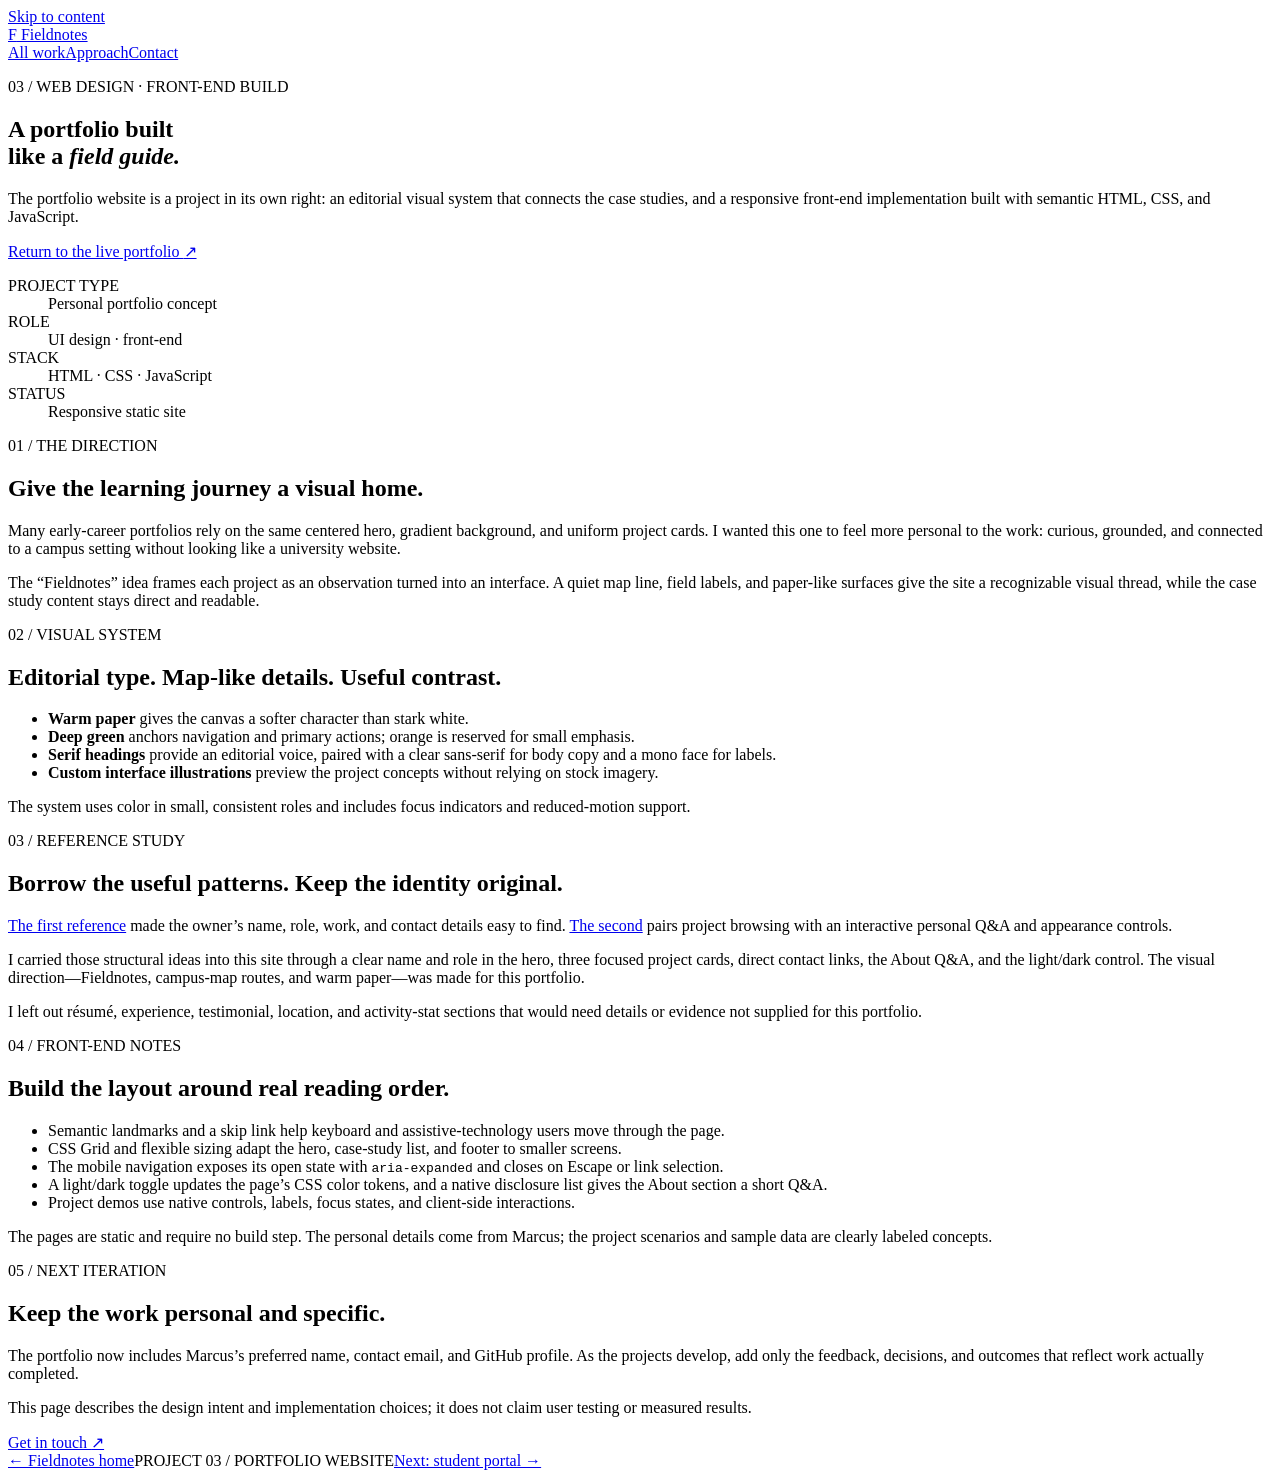
==== portfolio-case-study.html @ 0781df36 "Publish portfolio: portfolio-case-study.html" ====
<!doctype html>
<html lang="en">
  <head>
    <meta charset="utf-8">
    <meta name="viewport" content="width=device-width, initial-scale=1">
    <meta name="description" content="The thinking and front-end decisions behind the Fieldnotes portfolio website.">
    <title>Portfolio Website — Fieldnotes</title>
    <link rel="preconnect" href="https://fonts.googleapis.com">
    <link rel="preconnect" href="https://fonts.gstatic.com" crossorigin>
    <link href="https://fonts.googleapis.com/css2?family=DM+Mono:wght@400;500&family=DM+Sans:wght@400;500;600;700&family=Fraunces:opsz,wght@9..144,500;9..144,600&display=swap" rel="stylesheet">
    <link rel="stylesheet" href="projects.css">
  </head>
  <body>
    <a class="skip-link" href="#main">Skip to content</a>
    <header class="project-header"><a class="project-brand" href="index.html"><span class="brand-mark">F</span> Fieldnotes</a><nav aria-label="Project navigation"><a href="index.html#work">All work</a><a href="index.html#approach">Approach</a><a href="index.html#contact">Contact</a></nav></header>
    <main id="main">
      <section class="project-wrap project-hero">
        <p class="project-eyebrow">03 / WEB DESIGN · FRONT-END BUILD</p>
        <h1>A portfolio built<br>like a <em>field guide.</em></h1>
        <p class="project-lede">The portfolio website is a project in its own right: an editorial visual system that connects the case studies, and a responsive front-end implementation built with semantic HTML, CSS, and JavaScript.</p>
        <div class="project-actions"><a class="project-button" href="index.html">Return to the live portfolio <span aria-hidden="true">↗</span></a></div>
        <dl class="project-meta"><div><dt>PROJECT TYPE</dt><dd>Personal portfolio concept</dd></div><div><dt>ROLE</dt><dd>UI design · front-end</dd></div><div><dt>STACK</dt><dd>HTML · CSS · JavaScript</dd></div><div><dt>STATUS</dt><dd>Responsive static site</dd></div></dl>
      </section>
      <section class="project-wrap case-section"><div class="case-grid"><p class="case-label">01 / THE DIRECTION</p><div class="case-copy"><h2>Give the learning journey a visual home.</h2><p>Many early-career portfolios rely on the same centered hero, gradient background, and uniform project cards. I wanted this one to feel more personal to the work: curious, grounded, and connected to a campus setting without looking like a university website.</p><p>The “Fieldnotes” idea frames each project as an observation turned into an interface. A quiet map line, field labels, and paper-like surfaces give the site a recognizable visual thread, while the case study content stays direct and readable.</p></div></div></section>
      <section class="project-wrap case-section"><div class="case-grid"><p class="case-label">02 / VISUAL SYSTEM</p><div class="case-copy"><h2>Editorial type. Map-like details. Useful contrast.</h2><ul><li><strong>Warm paper</strong> gives the canvas a softer character than stark white.</li><li><strong>Deep green</strong> anchors navigation and primary actions; orange is reserved for small emphasis.</li><li><strong>Serif headings</strong> provide an editorial voice, paired with a clear sans-serif for body copy and a mono face for labels.</li><li><strong>Custom interface illustrations</strong> preview the project concepts without relying on stock imagery.</li></ul><p>The system uses color in small, consistent roles and includes focus indicators and reduced-motion support.</p></div></div></section>
      <section class="project-wrap case-section"><div class="case-grid"><p class="case-label">03 / REFERENCE STUDY</p><div class="case-copy"><h2>Borrow the useful patterns. Keep the identity original.</h2><p><a href="https://jcdcocampo.pages.dev" target="_blank" rel="noreferrer">The first reference</a> made the owner’s name, role, work, and contact details easy to find. <a href="https://dev-xelpaxu.vercel.app" target="_blank" rel="noreferrer">The second</a> pairs project browsing with an interactive personal Q&amp;A and appearance controls.</p><p>I carried those structural ideas into this site through a clear name and role in the hero, three focused project cards, direct contact links, the About Q&amp;A, and the light/dark control. The visual direction—Fieldnotes, campus-map routes, and warm paper—was made for this portfolio.</p><p>I left out résumé, experience, testimonial, location, and activity-stat sections that would need details or evidence not supplied for this portfolio.</p></div></div></section>
      <section class="project-wrap case-section"><div class="case-grid"><p class="case-label">04 / FRONT-END NOTES</p><div class="case-copy"><h2>Build the layout around real reading order.</h2><ul><li>Semantic landmarks and a skip link help keyboard and assistive-technology users move through the page.</li><li>CSS Grid and flexible sizing adapt the hero, case-study list, and footer to smaller screens.</li><li>The mobile navigation exposes its open state with <code>aria-expanded</code> and closes on Escape or link selection.</li><li>A light/dark toggle updates the page’s CSS color tokens, and a native disclosure list gives the About section a short Q&amp;A.</li><li>Project demos use native controls, labels, focus states, and client-side interactions.</li></ul><p>The pages are static and require no build step. The personal details come from Marcus; the project scenarios and sample data are clearly labeled concepts.</p></div></div></section>
      <section class="project-wrap case-section"><div class="case-grid"><p class="case-label">05 / NEXT ITERATION</p><div class="case-copy"><h2>Keep the work personal and specific.</h2><p>The portfolio now includes Marcus’s preferred name, contact email, and GitHub profile. As the projects develop, add only the feedback, decisions, and outcomes that reflect work actually completed.</p><p>This page describes the design intent and implementation choices; it does not claim user testing or measured results.</p><a class="project-button" href="index.html#contact">Get in touch <span aria-hidden="true">↗</span></a></div></div></section>
    </main>
    <footer class="project-wrap project-footer"><a href="index.html">← Fieldnotes home</a><span>PROJECT 03 / PORTFOLIO WEBSITE</span><a href="student-portal/index.html">Next: student portal →</a></footer>
  </body>
</html>
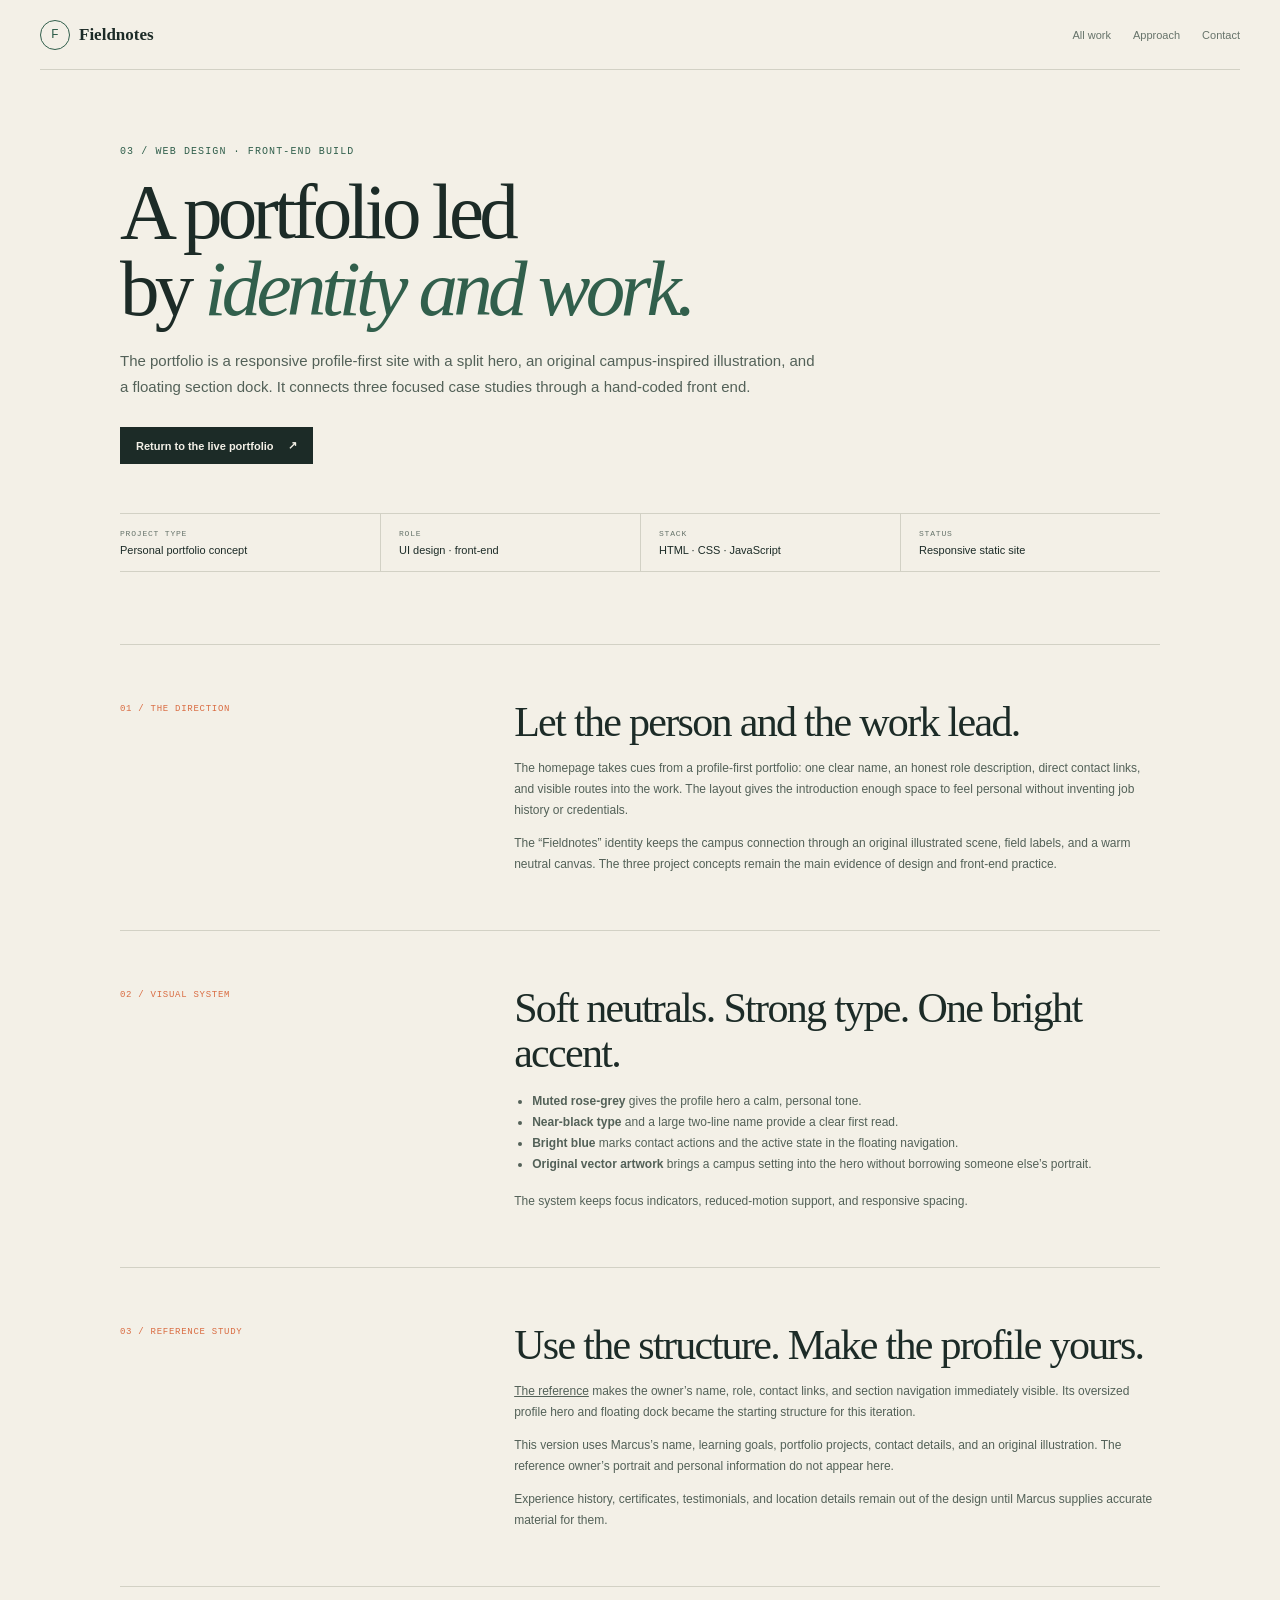
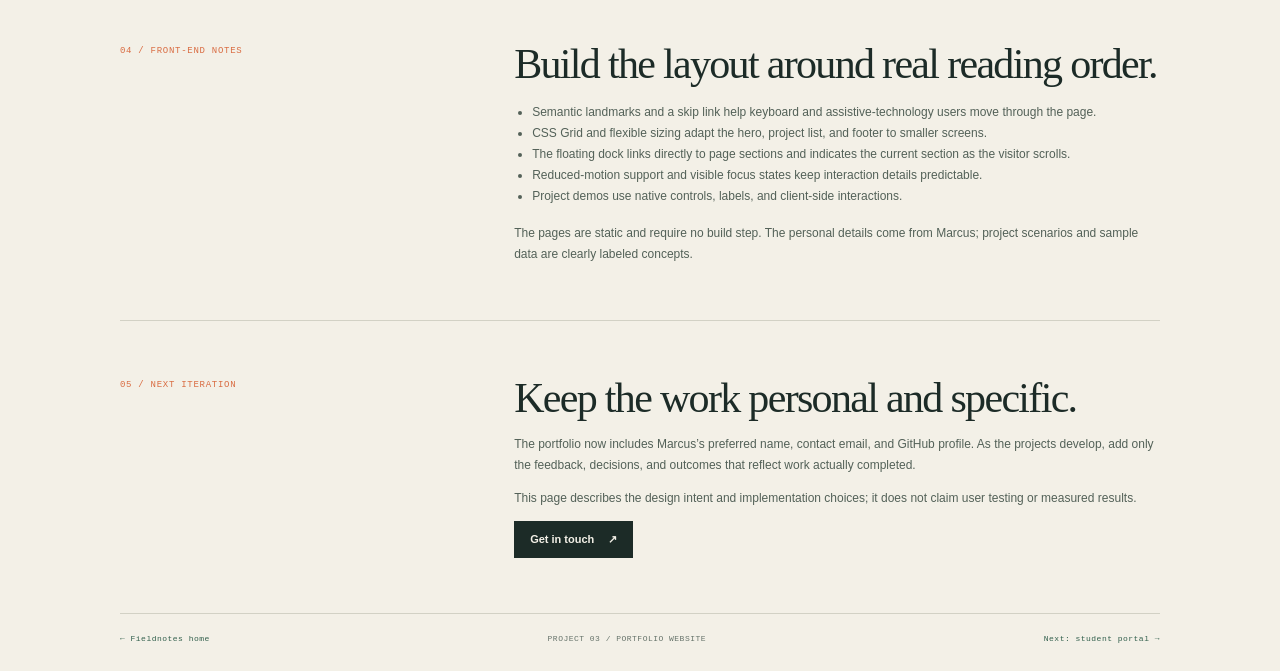
==== commit 6d458b25: "Redesign portfolio around profile-first reference: portfolio-case-study.html" ====
--- a/portfolio-case-study.html
+++ b/portfolio-case-study.html
@@ -3,7 +3,7 @@
   <head>
     <meta charset="utf-8">
     <meta name="viewport" content="width=device-width, initial-scale=1">
-    <meta name="description" content="The thinking and front-end decisions behind the Fieldnotes portfolio website.">
+    <meta name="description" content="The visual direction and front-end decisions behind Marcus Andrew Nicolas's profile-first portfolio.">
     <title>Portfolio Website — Fieldnotes</title>
     <link rel="preconnect" href="https://fonts.googleapis.com">
     <link rel="preconnect" href="https://fonts.gstatic.com" crossorigin>
@@ -16,15 +16,15 @@
     <main id="main">
       <section class="project-wrap project-hero">
         <p class="project-eyebrow">03 / WEB DESIGN · FRONT-END BUILD</p>
-        <h1>A portfolio built<br>like a <em>field guide.</em></h1>
-        <p class="project-lede">The portfolio website is a project in its own right: an editorial visual system that connects the case studies, and a responsive front-end implementation built with semantic HTML, CSS, and JavaScript.</p>
+        <h1>A portfolio led<br>by <em>identity and work.</em></h1>
+        <p class="project-lede">The portfolio is a responsive profile-first site with a split hero, an original campus-inspired illustration, and a floating section dock. It connects three focused case studies through a hand-coded front end.</p>
         <div class="project-actions"><a class="project-button" href="index.html">Return to the live portfolio <span aria-hidden="true">↗</span></a></div>
         <dl class="project-meta"><div><dt>PROJECT TYPE</dt><dd>Personal portfolio concept</dd></div><div><dt>ROLE</dt><dd>UI design · front-end</dd></div><div><dt>STACK</dt><dd>HTML · CSS · JavaScript</dd></div><div><dt>STATUS</dt><dd>Responsive static site</dd></div></dl>
       </section>
-      <section class="project-wrap case-section"><div class="case-grid"><p class="case-label">01 / THE DIRECTION</p><div class="case-copy"><h2>Give the learning journey a visual home.</h2><p>Many early-career portfolios rely on the same centered hero, gradient background, and uniform project cards. I wanted this one to feel more personal to the work: curious, grounded, and connected to a campus setting without looking like a university website.</p><p>The “Fieldnotes” idea frames each project as an observation turned into an interface. A quiet map line, field labels, and paper-like surfaces give the site a recognizable visual thread, while the case study content stays direct and readable.</p></div></div></section>
-      <section class="project-wrap case-section"><div class="case-grid"><p class="case-label">02 / VISUAL SYSTEM</p><div class="case-copy"><h2>Editorial type. Map-like details. Useful contrast.</h2><ul><li><strong>Warm paper</strong> gives the canvas a softer character than stark white.</li><li><strong>Deep green</strong> anchors navigation and primary actions; orange is reserved for small emphasis.</li><li><strong>Serif headings</strong> provide an editorial voice, paired with a clear sans-serif for body copy and a mono face for labels.</li><li><strong>Custom interface illustrations</strong> preview the project concepts without relying on stock imagery.</li></ul><p>The system uses color in small, consistent roles and includes focus indicators and reduced-motion support.</p></div></div></section>
-      <section class="project-wrap case-section"><div class="case-grid"><p class="case-label">03 / REFERENCE STUDY</p><div class="case-copy"><h2>Borrow the useful patterns. Keep the identity original.</h2><p><a href="https://jcdcocampo.pages.dev" target="_blank" rel="noreferrer">The first reference</a> made the owner’s name, role, work, and contact details easy to find. <a href="https://dev-xelpaxu.vercel.app" target="_blank" rel="noreferrer">The second</a> pairs project browsing with an interactive personal Q&amp;A and appearance controls.</p><p>I carried those structural ideas into this site through a clear name and role in the hero, three focused project cards, direct contact links, the About Q&amp;A, and the light/dark control. The visual direction—Fieldnotes, campus-map routes, and warm paper—was made for this portfolio.</p><p>I left out résumé, experience, testimonial, location, and activity-stat sections that would need details or evidence not supplied for this portfolio.</p></div></div></section>
-      <section class="project-wrap case-section"><div class="case-grid"><p class="case-label">04 / FRONT-END NOTES</p><div class="case-copy"><h2>Build the layout around real reading order.</h2><ul><li>Semantic landmarks and a skip link help keyboard and assistive-technology users move through the page.</li><li>CSS Grid and flexible sizing adapt the hero, case-study list, and footer to smaller screens.</li><li>The mobile navigation exposes its open state with <code>aria-expanded</code> and closes on Escape or link selection.</li><li>A light/dark toggle updates the page’s CSS color tokens, and a native disclosure list gives the About section a short Q&amp;A.</li><li>Project demos use native controls, labels, focus states, and client-side interactions.</li></ul><p>The pages are static and require no build step. The personal details come from Marcus; the project scenarios and sample data are clearly labeled concepts.</p></div></div></section>
+      <section class="project-wrap case-section"><div class="case-grid"><p class="case-label">01 / THE DIRECTION</p><div class="case-copy"><h2>Let the person and the work lead.</h2><p>The homepage takes cues from a profile-first portfolio: one clear name, an honest role description, direct contact links, and visible routes into the work. The layout gives the introduction enough space to feel personal without inventing job history or credentials.</p><p>The “Fieldnotes” identity keeps the campus connection through an original illustrated scene, field labels, and a warm neutral canvas. The three project concepts remain the main evidence of design and front-end practice.</p></div></div></section>
+      <section class="project-wrap case-section"><div class="case-grid"><p class="case-label">02 / VISUAL SYSTEM</p><div class="case-copy"><h2>Soft neutrals. Strong type. One bright accent.</h2><ul><li><strong>Muted rose-grey</strong> gives the profile hero a calm, personal tone.</li><li><strong>Near-black type</strong> and a large two-line name provide a clear first read.</li><li><strong>Bright blue</strong> marks contact actions and the active state in the floating navigation.</li><li><strong>Original vector artwork</strong> brings a campus setting into the hero without borrowing someone else’s portrait.</li></ul><p>The system keeps focus indicators, reduced-motion support, and responsive spacing.</p></div></div></section>
+      <section class="project-wrap case-section"><div class="case-grid"><p class="case-label">03 / REFERENCE STUDY</p><div class="case-copy"><h2>Use the structure. Make the profile yours.</h2><p><a href="https://jcdcocampo.pages.dev" target="_blank" rel="noreferrer">The reference</a> makes the owner’s name, role, contact links, and section navigation immediately visible. Its oversized profile hero and floating dock became the starting structure for this iteration.</p><p>This version uses Marcus’s name, learning goals, portfolio projects, contact details, and an original illustration. The reference owner’s portrait and personal information do not appear here.</p><p>Experience history, certificates, testimonials, and location details remain out of the design until Marcus supplies accurate material for them.</p></div></div></section>
+      <section class="project-wrap case-section"><div class="case-grid"><p class="case-label">04 / FRONT-END NOTES</p><div class="case-copy"><h2>Build the layout around real reading order.</h2><ul><li>Semantic landmarks and a skip link help keyboard and assistive-technology users move through the page.</li><li>CSS Grid and flexible sizing adapt the hero, project list, and footer to smaller screens.</li><li>The floating dock links directly to page sections and indicates the current section as the visitor scrolls.</li><li>Reduced-motion support and visible focus states keep interaction details predictable.</li><li>Project demos use native controls, labels, and client-side interactions.</li></ul><p>The pages are static and require no build step. The personal details come from Marcus; project scenarios and sample data are clearly labeled concepts.</p></div></div></section>
       <section class="project-wrap case-section"><div class="case-grid"><p class="case-label">05 / NEXT ITERATION</p><div class="case-copy"><h2>Keep the work personal and specific.</h2><p>The portfolio now includes Marcus’s preferred name, contact email, and GitHub profile. As the projects develop, add only the feedback, decisions, and outcomes that reflect work actually completed.</p><p>This page describes the design intent and implementation choices; it does not claim user testing or measured results.</p><a class="project-button" href="index.html#contact">Get in touch <span aria-hidden="true">↗</span></a></div></div></section>
     </main>
     <footer class="project-wrap project-footer"><a href="index.html">← Fieldnotes home</a><span>PROJECT 03 / PORTFOLIO WEBSITE</span><a href="student-portal/index.html">Next: student portal →</a></footer>
--- a/projects.css
+++ b/projects.css
@@ -0,0 +1,209 @@
+:root {
+  --paper: #f3f0e7;
+  --paper-2: #faf9f3;
+  --ink: #1c2b27;
+  --muted: #66736a;
+  --line: #d2d1c5;
+  --green: #315f4c;
+  --green-pale: #e5ede2;
+  --orange: #d96c42;
+  --warm: #f4ebd9;
+  --serif: "Fraunces", Georgia, serif;
+  --sans: "DM Sans", Arial, sans-serif;
+  --mono: "DM Mono", monospace;
+}
+* { box-sizing: border-box; }
+[hidden] { display: none !important; }
+html { scroll-behavior: smooth; scroll-padding-top: 80px; }
+body { margin: 0; background: var(--paper); color: var(--ink); font-family: var(--sans); -webkit-font-smoothing: antialiased; }
+a { color: inherit; }
+:focus-visible { outline: 3px solid var(--orange); outline-offset: 3px; }
+.skip-link { position: absolute; z-index: 20; left: 10px; top: 10px; transform: translateY(-150%); padding: 12px 15px; background: var(--ink); color: white; }
+.skip-link:focus { transform: translateY(0); }
+.project-header { width: min(1200px, calc(100% - 48px)); height: 70px; margin: auto; display: flex; justify-content: space-between; align-items: center; border-bottom: 1px solid var(--line); }
+.project-brand { display: flex; align-items: center; gap: 9px; font: 600 17px var(--serif); text-decoration: none; }
+.project-brand .brand-mark { width: 30px; height: 30px; display: grid; place-items: center; border: 1px solid var(--green); border-radius: 50%; color: var(--green); font: 13px var(--mono); }
+.project-header nav { display: flex; align-items: center; gap: 22px; }
+.project-header nav a { color: var(--muted); font-size: 11px; text-decoration: none; }
+.project-header nav a:hover { color: var(--green); }
+.project-wrap { width: min(1040px, calc(100% - 48px)); margin-inline: auto; }
+.project-hero { padding: 76px 0 56px; }
+.project-eyebrow { margin: 0 0 16px; color: var(--green); font: 10px var(--mono); letter-spacing: .11em; }
+.project-hero h1 { max-width: 850px; margin: 0 0 20px; font: 500 clamp(44px, 7vw, 79px)/.98 var(--serif); letter-spacing: -.06em; }
+.project-hero h1 em { color: var(--green); font-weight: 500; }
+.project-lede { max-width: 700px; margin: 0; color: #536158; font-size: 15px; line-height: 1.75; }
+.project-actions { display: flex; gap: 12px; flex-wrap: wrap; margin-top: 27px; }
+.project-button { display: inline-flex; align-items: center; gap: 14px; padding: 12px 16px; background: var(--ink); color: var(--paper); font-size: 11px; font-weight: 600; text-decoration: none; }
+.project-button:hover { background: var(--green); }
+.project-button.secondary { background: transparent; color: var(--ink); border: 1px solid var(--line); }
+.project-button.secondary:hover { background: var(--paper-2); }
+.project-meta { display: grid; grid-template-columns: repeat(4, 1fr); margin-top: 49px; border-block: 1px solid var(--line); }
+.project-meta div { padding: 15px 18px 15px 0; }
+.project-meta div + div { padding-left: 18px; border-left: 1px solid var(--line); }
+.project-meta dt { margin-bottom: 6px; color: var(--muted); font: 8px var(--mono); letter-spacing: .1em; }
+.project-meta dd { margin: 0; font-size: 11px; }
+.case-section { padding: 55px 0; border-top: 1px solid var(--line); }
+.case-grid { display: grid; grid-template-columns: .65fr 1.35fr; gap: 8%; }
+.case-label { margin: 4px 0; color: var(--orange); font: 9px var(--mono); letter-spacing: .08em; }
+.case-copy h2 { margin: 0 0 14px; font: 500 clamp(30px, 4vw, 42px)/1.05 var(--serif); letter-spacing: -.04em; }
+.case-copy p, .case-copy li { color: #536158; font-size: 12px; line-height: 1.75; }
+.case-copy p:last-child { margin-bottom: 0; }
+.case-copy ul { padding-left: 18px; }
+.assumption-note { padding: 15px 17px; border-left: 3px solid var(--orange); background: var(--warm); color: #574f3e; font-size: 11px; line-height: 1.7; }
+.assumption-note strong { color: var(--ink); }
+.prototype-section { padding: 40px; margin: 25px 0 75px; background: #e6e8de; border: 1px solid #d3d7ca; }
+.prototype-heading { display: flex; justify-content: space-between; align-items: end; gap: 20px; margin-bottom: 23px; }
+.prototype-heading .project-eyebrow { margin-bottom: 8px; }
+.prototype-heading h2 { margin: 0; font: 500 clamp(27px, 4vw, 40px) var(--serif); letter-spacing: -.04em; }
+.prototype-heading > p { max-width: 270px; margin: 0; color: var(--muted); font-size: 10px; line-height: 1.6; }
+.student-app { min-height: 570px; display: grid; grid-template-columns: 190px minmax(0, 1fr); background: var(--paper-2); border: 1px solid #d5d7cc; box-shadow: 0 14px 30px rgba(28,43,39,.08); }
+.student-sidebar { padding: 20px 13px; background: #24483a; color: white; display: flex; flex-direction: column; }
+.student-logo { display: flex; align-items: center; gap: 9px; padding: 0 8px 24px; font: 500 14px var(--serif); }
+.student-logo span { width: 27px; height: 27px; display: grid; place-items: center; border: 1px solid rgba(255,255,255,.6); border-radius: 50%; font: 11px var(--mono); }
+.student-nav { display: grid; gap: 4px; }
+.student-nav a { display: flex; align-items: center; gap: 10px; padding: 10px 9px; border-radius: 3px; color: #d6e0d3; text-decoration: none; font-size: 10px; }
+.student-nav a:hover, .student-nav a.is-active { background: rgba(255,255,255,.13); color: white; }
+.student-nav a.is-active { box-shadow: inset 3px 0 var(--yellow, #e7bd55); }
+.student-nav .nav-icon { width: 15px; color: #d8c17c; font: 13px var(--serif); text-align: center; }
+.sidebar-bottom { margin-top: auto; padding: 15px 8px 4px; color: #bac9bc; font-size: 9px; line-height: 1.6; }
+.student-main { min-width: 0; padding: 24px clamp(18px, 3.5vw, 40px) 34px; }
+.student-topbar { display: flex; justify-content: flex-end; align-items: center; gap: 18px; padding-bottom: 22px; border-bottom: 1px solid #e0e1d7; }
+.student-topbar-note { color: #56655a; font: 10px var(--sans); }
+.student-profile { display: flex; align-items: center; gap: 8px; font-size: 10px; }
+.student-avatar { width: 25px; height: 25px; display: grid; place-items: center; border-radius: 50%; background: #dfe8dc; color: var(--green); font: 9px var(--mono); }
+.student-greeting { padding: 24px 0 20px; }
+.student-greeting p { margin: 0 0 6px; color: var(--muted); font: 9px var(--mono); }
+.student-greeting h2 { margin: 0 0 5px; font: 500 31px var(--serif); letter-spacing: -.04em; }
+.student-greeting span { color: var(--muted); font-size: 10px; }
+.student-cards { display: grid; grid-template-columns: 1.2fr 1fr; gap: 13px; }
+.student-card { padding: 16px; border: 1px solid #dfe1d6; background: #f6f6ef; }
+.student-card.next-class { border-top: 3px solid var(--green); background: var(--green-pale); }
+.student-card.deadline-card { border-top: 3px solid var(--orange); background: #f8f2e7; }
+.student-card-label { display: flex; align-items: center; justify-content: space-between; margin: 0 0 14px; color: var(--muted); font: 8px var(--mono); letter-spacing: .08em; }
+.student-card-label .tiny-dot { width: 6px; height: 6px; border-radius: 50%; background: var(--orange); }
+.student-card h3 { margin: 0 0 5px; font: 500 22px var(--serif); }
+.class-time { margin: 0 0 6px; color: var(--green); font: 500 17px var(--mono); }
+.student-card p { margin: 0; color: #68766b; font-size: 9px; line-height: 1.55; }
+.card-action { display: inline-block; margin-top: 15px; color: var(--green); font-size: 9px; font-weight: 600; text-decoration: none; }
+.card-action:hover { text-decoration: underline; }
+.deadlines { display: grid; gap: 13px; }
+.deadline-row { display: flex; justify-content: space-between; gap: 8px; align-items: start; }
+.deadline-row strong, .deadline-row span { display: block; }
+.deadline-row strong { margin-bottom: 3px; font-size: 9px; }
+.deadline-row span { color: var(--muted); font-size: 8px; }
+.deadline-date { padding: 5px 6px; background: #f0e5d2; color: #81563c; font: 7px var(--mono); white-space: nowrap; }
+.student-notice { display: flex; align-items: center; gap: 12px; margin-top: 13px; padding: 12px 14px; background: #f3f0e7; border: 1px solid #e1ded2; }
+.notice-mark { width: 25px; height: 25px; flex: 0 0 25px; display: grid; place-items: center; border-radius: 50%; background: #f1e6d6; color: #9b613f; font: 12px var(--serif); }
+.notice-text { flex: 1; }
+.notice-text small { display: block; margin-bottom: 3px; color: var(--muted); font: 7px var(--mono); letter-spacing: .08em; }
+.notice-text strong { font-size: 9px; font-weight: 600; }
+.notice-dismiss { border: 0; padding: 5px; background: transparent; color: var(--muted); cursor: pointer; font-size: 15px; }
+.schedule-block { margin-top: 19px; }
+.schedule-title { display: flex; justify-content: space-between; align-items: center; margin-bottom: 9px; }
+.schedule-title h3 { margin: 0; font: 500 16px var(--serif); }
+.schedule-controls { display: flex; gap: 3px; padding: 3px; background: #ebece3; border-radius: 4px; }
+.schedule-controls button { border: 0; padding: 5px 8px; border-radius: 3px; background: transparent; color: var(--muted); font: 8px var(--sans); cursor: pointer; }
+.schedule-controls button[aria-pressed="true"] { background: white; color: var(--ink); box-shadow: 0 1px 3px rgba(28,43,39,.1); }
+.schedule-list { display: grid; }
+.schedule-item { display: grid; grid-template-columns: 58px 1fr auto; gap: 10px; align-items: center; padding: 9px 0; border-top: 1px solid #e7e7de; }
+.schedule-item time { color: var(--green); font: 9px var(--mono); }
+.schedule-item strong { display: block; margin-bottom: 2px; font-size: 9px; }
+.schedule-item span { display: block; color: var(--muted); font-size: 8px; }
+.schedule-item .course-type { padding: 4px 6px; border: 1px solid #d5d9cc; border-radius: 2px; color: #627264; font-size: 7px; }
+.schedule-empty { padding: 16px; background: #f4f2e9; color: var(--muted); font-size: 9px; text-align: center; }
+.project-footer { display: flex; justify-content: space-between; gap: 18px; padding: 20px 0 28px; border-top: 1px solid var(--line); color: var(--muted); font: 8px var(--mono); letter-spacing: .06em; }
+.project-footer a { color: var(--green); text-decoration: none; }
+
+/* Appointment booking prototype */
+.booking-demo-wrap { padding: 35px; margin: 25px 0 70px; background: #e8e2d5; border: 1px solid #d9d2c3; }
+.booking-app { width: min(100%, 460px); min-height: 610px; margin: auto; padding: 22px 24px 24px; border-radius: 16px; background: var(--paper-2); box-shadow: 0 20px 40px rgba(57,49,34,.13); }
+.booking-app-top { display: flex; justify-content: space-between; align-items: center; padding-bottom: 14px; border-bottom: 1px solid #e3e2d8; }
+.booking-logo { color: var(--green); font: 600 13px var(--serif); }
+.booking-logo span { color: var(--orange); }
+.booking-step-count { color: var(--muted); font: 8px var(--mono); }
+.booking-progress { display: flex; gap: 5px; margin: 13px 0 23px; }
+.booking-progress span { height: 3px; flex: 1; background: #dfe2d8; }
+.booking-progress span.is-done { background: var(--green); }
+.booking-app h2 { margin: 0 0 6px; font: 500 28px/1.05 var(--serif); letter-spacing: -.04em; }
+.booking-app .booking-lede { margin: 0 0 18px; color: var(--muted); font-size: 10px; line-height: 1.6; }
+.provider-card { display: flex; align-items: center; gap: 12px; padding: 12px; background: #f1f1e9; border: 1px solid #e3e3d9; }
+.provider-avatar { width: 42px; height: 42px; display: grid; place-items: center; border-radius: 50%; background: #dce7d9; color: var(--green); font: 11px var(--serif); }
+.provider-info { flex: 1; }
+.provider-info strong, .provider-info span { display: block; }
+.provider-info strong { margin-bottom: 4px; font-size: 10px; }
+.provider-info span { color: var(--muted); font-size: 8px; }
+.provider-rating { color: #9b7028; font: 8px var(--mono); }
+.form-label { display: block; margin: 17px 0 7px; color: #4c5c54; font: 8px var(--mono); letter-spacing: .06em; }
+.date-options { display: grid; grid-template-columns: repeat(4, 1fr); gap: 6px; }
+.date-option, .time-option { border: 1px solid #d9ded4; background: white; color: var(--ink); cursor: pointer; transition: border .15s ease, background .15s ease; }
+.date-option { padding: 8px 3px; text-align: center; }
+.date-option span, .date-option strong { display: block; }
+.date-option span { margin-bottom: 4px; color: var(--muted); font: 7px var(--mono); }
+.date-option strong { font: 500 15px var(--serif); }
+.date-option[aria-pressed="true"], .time-option[aria-pressed="true"] { border-color: var(--green); background: var(--green-pale); box-shadow: inset 0 0 0 1px var(--green); }
+.time-options { display: grid; grid-template-columns: repeat(4, 1fr); gap: 6px; }
+.time-option { padding: 9px 3px; font: 8px var(--mono); }
+.booking-field { width: 100%; min-height: 41px; padding: 10px 11px; border: 1px solid #d9ded4; border-radius: 2px; background: white; color: var(--ink); font: 10px var(--sans); }
+.booking-field::placeholder { color: #92988e; }
+.booking-field[aria-invalid="true"] { border-color: #b44838; }
+.field-error { min-height: 16px; margin: 4px 0 0; color: #a53f32; font-size: 8px; }
+.booking-summary { margin-top: 15px; padding: 11px 12px; background: #f3f1e7; color: #59665b; font-size: 9px; line-height: 1.7; }
+.booking-summary strong { color: var(--ink); }
+.booking-submit { width: 100%; display: flex; justify-content: space-between; margin-top: 15px; padding: 13px 14px; border: 0; background: var(--green); color: white; font: 600 10px var(--sans); cursor: pointer; }
+.booking-submit:hover { background: #24483a; }
+.booking-confirmation { display: none; min-height: 495px; padding: 50px 8px 20px; text-align: center; }
+.booking-confirmation.is-visible { display: block; }
+.confirmation-check { width: 55px; height: 55px; display: grid; place-items: center; margin: 0 auto 20px; border: 1px solid var(--green); border-radius: 50%; color: var(--green); font-size: 24px; }
+.booking-confirmation h2 { margin-bottom: 9px; }
+.booking-confirmation > p { margin: 0 auto 18px; max-width: 300px; color: var(--muted); font-size: 10px; line-height: 1.7; }
+.confirmation-details { padding: 15px; background: #f0f1e9; text-align: left; color: #59665b; font-size: 9px; line-height: 1.8; }
+.confirmation-details strong { color: var(--ink); }
+.booking-reset { margin-top: 18px; padding: 9px 12px; border: 1px solid var(--line); background: transparent; color: var(--ink); font: 9px var(--sans); cursor: pointer; }
+.booking-reset:hover { background: #f0f1e9; }
+
+@media (max-width: 720px) {
+  .project-header { width: calc(100% - 36px); height: 62px; }
+  .project-header nav { gap: 14px; }
+  .project-header nav a { font-size: 9px; }
+  .project-wrap { width: calc(100% - 36px); }
+  .project-hero { padding: 54px 0 38px; }
+  .project-meta { grid-template-columns: repeat(2, 1fr); margin-top: 35px; }
+  .project-meta div { padding: 12px 8px 12px 0; }
+  .project-meta div + div { padding-left: 12px; }
+  .project-meta div:nth-child(3) { padding-left: 0; border-left: 0; border-top: 1px solid var(--line); }
+  .project-meta div:nth-child(4) { border-top: 1px solid var(--line); }
+  .case-section { padding: 38px 0; }
+  .case-grid { grid-template-columns: 1fr; gap: 14px; }
+  .prototype-section { padding: 18px 12px; margin: 14px 0 50px; }
+  .prototype-heading { align-items: start; flex-direction: column; gap: 8px; }
+  .student-app { grid-template-columns: 1fr; }
+  .student-sidebar { padding: 10px 12px; flex-direction: row; justify-content: space-between; align-items: center; }
+  .student-logo { padding: 0; font-size: 12px; }
+  .student-logo span { width: 25px; height: 25px; }
+  .student-nav { display: flex; gap: 2px; }
+  .student-nav a { justify-content: center; padding: 8px 6px; }
+  .student-nav a span:last-child, .sidebar-bottom { display: none; }
+  .student-nav .nav-icon { width: 17px; }
+  .student-main { padding: 17px 13px 24px; }
+  .student-topbar { padding-bottom: 13px; }
+  .student-greeting { padding: 20px 0 16px; }
+  .student-greeting h2 { font-size: 27px; }
+  .student-cards { grid-template-columns: 1fr; gap: 9px; }
+  .student-card { padding: 13px; }
+  .student-card h3 { font-size: 20px; }
+  .student-notice { gap: 8px; padding: 10px; }
+  .schedule-title { align-items: start; flex-direction: column; gap: 8px; }
+  .schedule-item { grid-template-columns: 45px 1fr; }
+  .schedule-item .course-type { display: none; }
+  .project-footer { flex-wrap: wrap; font-size: 7px; }
+  .booking-demo-wrap { padding: 18px 9px; margin: 15px 0 50px; }
+  .booking-app { min-height: auto; padding: 18px 16px; }
+}
+@media (max-width: 390px) {
+  .project-header nav { gap: 9px; }
+  .project-header nav a { font-size: 8px; }
+  .student-nav a { padding-inline: 5px; }
+  .student-nav .nav-icon { width: 14px; }
+  .time-options { grid-template-columns: repeat(2, 1fr); }
+}
+@media (prefers-reduced-motion: reduce) { *, *::before, *::after { scroll-behavior: auto !important; transition-duration: .01ms !important; animation-duration: .01ms !important; } }
